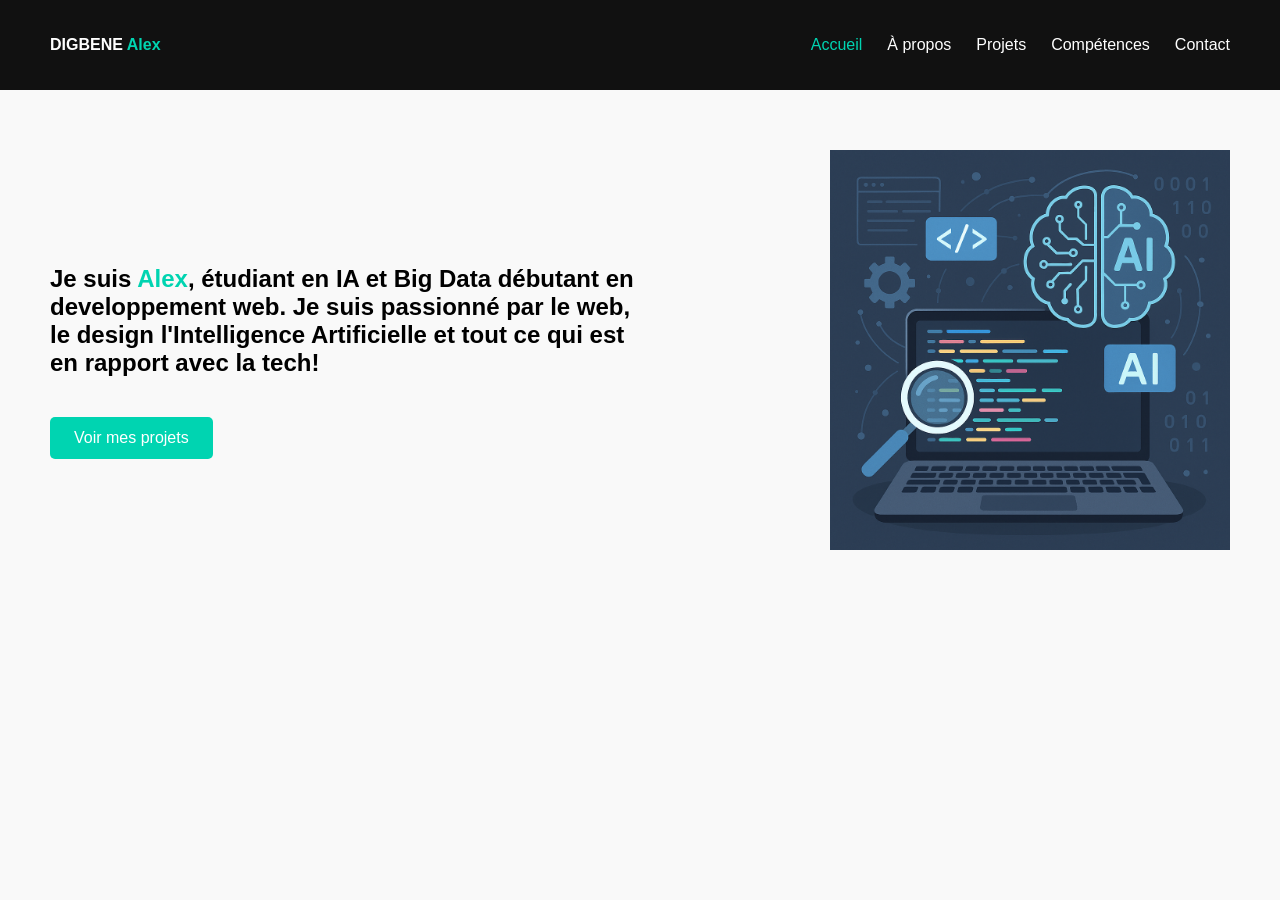
==== index.html @ da17b680 "Add files via upload" ====
<!DOCTYPE html>
<html lang="fr">
<head>
<meta charset="UTF-8">
<meta name="description" content="Portfolio d'Alex, étudiant en IA et Big Data, passionné par le développement web.">    <title>Portfolio d'Alex</title>
<link rel="stylesheet" href="styles.css">

</head>
<body>
<header>
    <div class="logo"><strong>DIGBENE <span>Alex</span></strong></div>
    <nav>
      <ul>
        <li class="logo"><a href="index.html"><span>Accueil</span></a></li>
        <li><a href="a-propos.html">À propos</a></li>
        <li><a href="projets.html">Projets</a></li>
        <li><a href="competences.html">Compétences</a></li>
        <li><a href="contact.html">Contact</a></li>
      </ul>
    </nav>
  </header>

  <section class="hero">
    <div class="text">
      <h1>Je suis <span class="prenom">Alex</span>, étudiant en IA et Big Data débutant en developpement web. Je suis passionné par le web, le design l'Intelligence Artificielle et tout ce qui est en rapport avec la tech!</h1>
      <a href="projets.html" class="btn">Voir mes projets</a>
    </div>
    <div class="image">
      <img src="Ia dew web.png" alt="Développeurs">
    </div>
  </section>

</body>

</html>
---- styles.css ----
body {
  margin: 0;
  font-family: 'Segoe UI', sans-serif;
  background: #f9f9f9;
}

header {
  display: flex;
  justify-content: space-between;
  align-items: center;
  padding: 20px 50px;
  background-color: #111;
  color: white;
}
.logo span {
    color: #00d4b1;
}

nav ul {
  list-style: none;
  display: flex;
  gap: 25px;
}

nav a {
  color: white;
  text-decoration: none;
}

.hero {
  display: flex;
  justify-content: space-between;
  align-items: center;
  padding: 60px 50px;
}

.hero .text {
  max-width: 50%;
}

.prenom {
  color: #00d4b1;
}
html {
  overflow-y: scroll;
}

.btn {
  display: inline-block;
  margin-top: 20px;
  padding: 12px 24px;
  background: #00d4b1;
  color: white;
  border-radius: 5px;
  text-decoration: none;
}

.hero .image img {
  width: 400px;
}
#apropos {
    text-align: center;    
    margin-top: 50px;        
    font-size: 2em;  
    font-weight: bold;
}
.cv-container {
  text-align: center;
  margin: 40px auto 80px; /* Haut : 40px / Bas : 80px */
}

.section-droite {
  display: flex;
  flex-wrap: nowrap;           /* Empêche les éléments de passer à la ligne */
  justify-content: space-between;
  align-items: center;
  padding: 20px;
  gap: 30px;                    /* Espacement entre texte et image */
}

.photo-profil {
  flex-shrink: 0;              /* Empêche l’image de rétrécir */
  width: 200px;
  height: 200px;
  border-radius: 15px;
  padding: 5px;
  background: linear-gradient(45deg, #00bcd4, #3f51b5);
  box-shadow: 0 4px 10px rgba(0, 0, 0, 0.2);
}

.photo-profil img {
  width: 100%;
  height: 100%;
  border-radius: 10px;
  
}
.centrer{
    text-align: center;
    margin-top: 50px;
}
.formulaire-contact {
  max-width: 600px;
  margin: 40px auto;
  padding: 20px;
  background-color: #f5f5f5;
  border-radius: 10px;
  box-shadow: 0 4px 8px rgba(0,0,0,0.1);
}

.formulaire-contact h2 {
  text-align: center;
  margin-bottom: 20px;
}

form label {
  display: block;
  margin-top: 15px;
  font-weight: bold;
}

form input,
form textarea {
  width: 100%;
  padding: 10px;
  margin-top: 5px;
  border: 1px solid #ccc;
  border-radius: 5px;
}

form button {
  margin-top: 20px;
  padding: 10px 20px;
  background-color: #3f51b5;
  color: white;
  border: none;
  border-radius: 5px;
  cursor: pointer;
}
.accroche-contact {
  text-align: center;
  font-size: 1.3em;
  font-weight: 600;
  color: #3f51b5;
  margin: 20px auto;
  padding: 10px 20px;
  max-width: 600px;
  background-color: #e8f0fe;
  border-left: 5px solid #00d4b1;
  border-radius: 8px;
  box-shadow: 0 2px 6px rgba(0,0,0,0.1);
}
.footer {
  background-color: #111;
  color: white;
  text-align: center;
  padding: 30px 20px;
  margin-top: 60px;
  font-size: 0.95em;
}

.reseaux {
  margin-bottom: 15px;
}

.reseaux p {
  font-weight: bold;
  margin-bottom: 10px;
}

.icone {
  margin: 0 15px;
  color: #00d4b1;
  text-decoration: none;
  font-weight: 600;
  transition: color 0.3s;
}

.icone i {
  margin-right: 8px;
}

.icone:hover {
  color: #3f51b5;
}

.signature {
  font-style: italic;
  opacity: 0.7;
}
.competences {
  padding: 50px;
  background-color: #f9f9f9;
}

.grille-competences {
  display: flex;
  justify-content: space-between;
  gap: 40px;
  flex-wrap: wrap;
}

.bloc-skills {
  flex: 1;
  min-width: 280px;
  background-color: #fff;
  padding: 20px;
  border-radius: 10px;
  box-shadow: 0 4px 8px rgba(0,0,0,0.1);
}

.bloc-skills h3 {
  color: #3f51b5;
  margin-bottom: 15px;
  text-align: center;
}

.skill {
  margin-bottom: 15px;
}

.skill label {
  display: block;
  font-weight: bold;
  margin-bottom: 5px;
  color: #111;
}

progress {
  width: 100%;
  height: 15px;
  appearance: none;
}

progress::-webkit-progress-bar {
  background-color: #eee;
  border-radius: 10px;
}

progress::-webkit-progress-value {
  background: linear-gradient(90deg, #00d4b1, #3f51b5);
  border-radius: 10px;
}
.projets {
  padding: 50px;
  background-color: #f9f9f9;
}

.grille-projets {
  display: flex;
  flex-wrap: wrap;
  gap: 30px;
  justify-content: center;
}

.carte-projet {
  background-color: #fff;
  border-radius: 10px;
  box-shadow: 0 4px 8px rgba(0,0,0,0.1);
  padding: 20px;
  max-width: 300px;
  flex: 1;
  text-align: center;
}

.carte-projet h3 {
  color: #3f51b5;
  margin-bottom: 10px;
}

.carte-projet p {
  font-size: 0.95em;
  margin-bottom: 15px;
  color: #333;
}

.carte-projet .btn {
  background-color: #00d4b1;
  color: white;
  padding: 10px 20px;
  border-radius: 5px;
  text-decoration: none;
  font-weight: bold;
  transition: background 0.3s;
}

.carte-projet .btn:hover {
  background-color: #3f51b5;
}
@media screen and (max-width: 768px) {
  .hero {
    flex-direction: column;
    text-align: center;
  }

  .hero .text,
  .hero .image {
    max-width: 100%;
  }

  .grille-projets,
  .grille-competences {
    flex-direction: column;
    align-items: center;
  }
}
.carte-projet:hover {
  transform: translateY(-5px);
  box-shadow: 0 6px 12px rgba(0,0,0,0.15);
  transition: all 0.3s ease;
}
.carte-projet {
  opacity: 0;
  transform: translateY(20px);
  animation: fadeInUp 0.6s ease forwards;
}

@keyframes fadeInUp {
  to {
    opacity: 1;
    transform: translateY(0);
  }
}
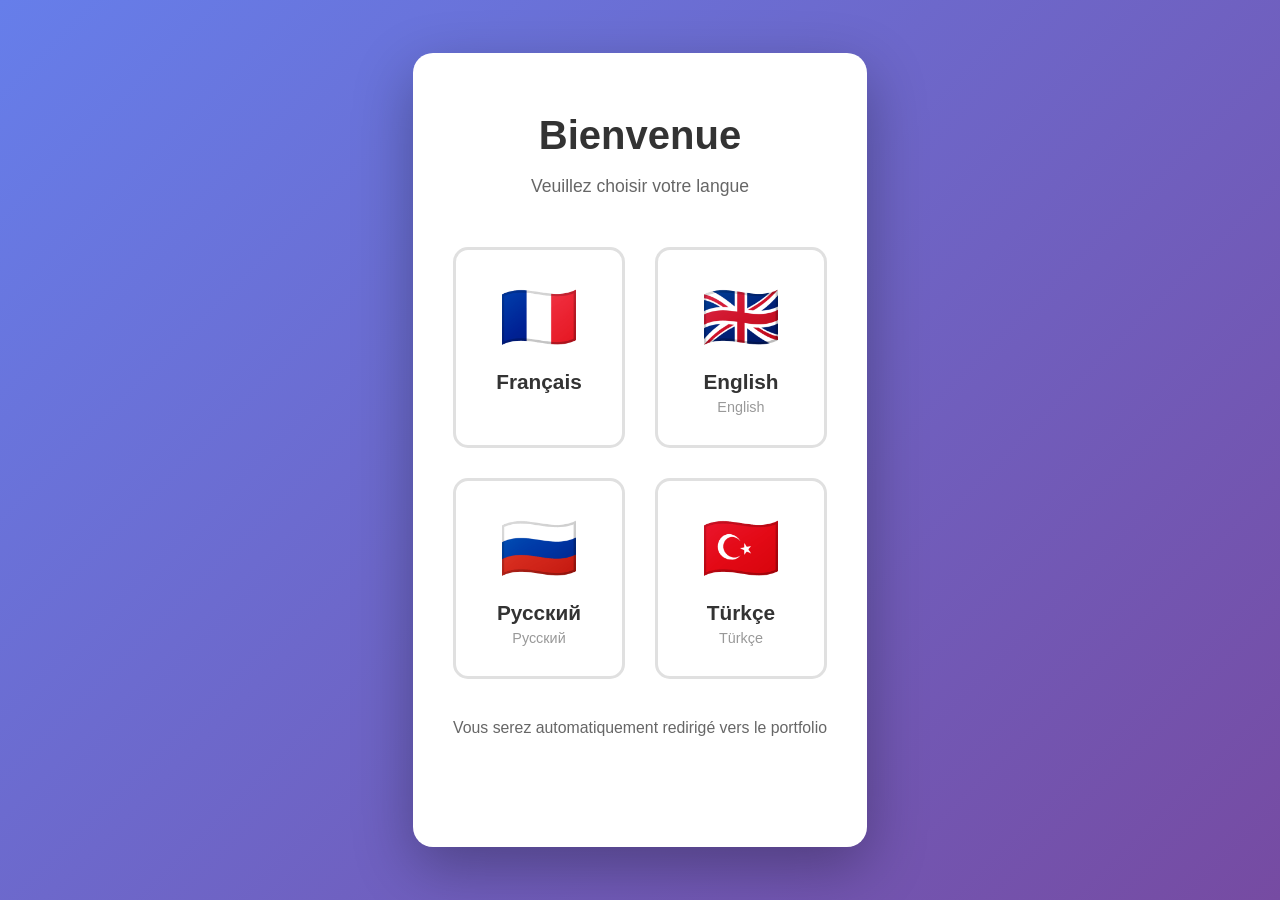
==== commit 51b8ce1b: "Add multilingual translation system with 4 languages (FR, EN, RU, TR) - Implement complete translati" ====
--- a/index.html
+++ b/index.html
@@ -1,41 +1,160 @@
-<!DOCTYPE html>
-<html lang="fr">
-<head>
-<meta charset="UTF-8">
-<meta name="description" content="Portfolio d'Alex, étudiant en IA et Big Data, passionné par le développement web.">    <title>Portfolio d'Alex</title>
-<link rel="stylesheet" href="styles.css">
-
-</head>
-<body>
-<header>
-    <div class="logo"><strong>DIGBENE <span>Alex</span></strong></div>
-    <nav>
-      <ul>
-        <li class="logo"><a href="index.html"><span>Accueil</span></a></li>
-        <li><a href="a-propos.html">À propos</a></li>
-        <li><a href="projets.html">Projets</a></li>
-        <li><a href="competences.html">Compétences</a></li>
-        <li><a href="contact.html">Contact</a></li>
-      </ul>
-    </nav>
-  </header>
-
-  <section class="hero">
-    <div class="text">
-      <h1>Je suis <span class="prenom">Alex</span>, étudiant en IA et Big Data débutant en developpement web. Je suis passionné par le web, le design l'Intelligence Artificielle et tout ce qui est en rapport avec la tech!</h1>
-      <a href="projets.html" class="btn">Voir mes projets</a>
-    </div>
-    <div class="image">
-      <img src="Ia dew web.png" alt="Développeurs">
-    </div>
-  </section>
-
-</body>
-
-</html>
-
-
-
-
-
-
+<!DOCTYPE html>
+<html lang="fr">
+<head>
+    <meta charset="UTF-8">
+    <meta name="viewport" content="width=device-width, initial-scale=1.0">
+    <meta name="description" content="Portfolio d'Alex, étudiant en IA et Big Data, passionné par le développement web.">
+    <title>Choix de la langue - Portfolio d'Alex</title>
+    <link rel="stylesheet" href="styles.css">
+    <style>
+        .language-selector-page {
+            display: flex;
+            justify-content: center;
+            align-items: center;
+            min-height: 100vh;
+            background: linear-gradient(135deg, #667eea 0%, #764ba2 100%);
+            font-family: 'Segoe UI', sans-serif;
+        }
+
+        .language-container {
+            background: white;
+            padding: 60px 40px;
+            border-radius: 20px;
+            box-shadow: 0 20px 60px rgba(0, 0, 0, 0.3);
+            text-align: center;
+            max-width: 600px;
+        }
+
+        .language-container h1 {
+            margin: 0 0 10px 0;
+            color: #333;
+            font-size: 2.5em;
+        }
+
+        .language-container p {
+            color: #666;
+            font-size: 1.1em;
+            margin-bottom: 50px;
+        }
+
+        .language-options {
+            display: grid;
+            grid-template-columns: repeat(2, 1fr);
+            gap: 30px;
+            margin-bottom: 30px;
+        }
+
+        .language-option {
+            display: flex;
+            flex-direction: column;
+            align-items: center;
+            padding: 30px;
+            border: 3px solid #e0e0e0;
+            border-radius: 15px;
+            cursor: pointer;
+            transition: all 0.3s ease;
+            text-decoration: none;
+            color: #333;
+        }
+
+        .language-option:hover {
+            border-color: #00d4b1;
+            background-color: #f5f5f5;
+            transform: translateY(-5px);
+            box-shadow: 0 10px 30px rgba(0, 212, 177, 0.2);
+        }
+
+        .language-flag {
+            font-size: 4em;
+            margin-bottom: 15px;
+        }
+
+        .language-name {
+            font-size: 1.3em;
+            font-weight: bold;
+            color: #333;
+        }
+
+        .language-native {
+            font-size: 0.9em;
+            color: #999;
+            margin-top: 5px;
+        }
+
+        .language-continue {
+            text-align: center;
+            color: #999;
+            font-size: 0.9em;
+            margin-top: 40px;
+        }
+
+        @media (max-width: 768px) {
+            .language-options {
+                grid-template-columns: 1fr;
+            }
+
+            .language-container {
+                padding: 40px 20px;
+            }
+
+            .language-container h1 {
+                font-size: 1.8em;
+            }
+        }
+    </style>
+</head>
+<body>
+    <div class="language-selector-page">
+        <div class="language-container">
+            <h1>Bienvenue</h1>
+            <p>Veuillez choisir votre langue</p>
+
+            <div class="language-options">
+                <a href="#" class="language-option" data-lang="fr">
+                    <div class="language-flag">🇫🇷</div>
+                    <div class="language-name">Français</div>
+                </a>
+
+                <a href="#" class="language-option" data-lang="en">
+                    <div class="language-flag">🇬🇧</div>
+                    <div class="language-name">English</div>
+                    <div class="language-native">English</div>
+                </a>
+
+                <a href="#" class="language-option" data-lang="ru">
+                    <div class="language-flag">🇷🇺</div>
+                    <div class="language-name">Русский</div>
+                    <div class="language-native">Русский</div>
+                </a>
+
+                <a href="#" class="language-option" data-lang="tr">
+                    <div class="language-flag">🇹🇷</div>
+                    <div class="language-name">Türkçe</div>
+                    <div class="language-native">Türkçe</div>
+                </a>
+            </div>
+
+            <div class="language-continue">
+                <p>Vous serez automatiquement redirigé vers le portfolio</p>
+            </div>
+        </div>
+    </div>
+
+    <script>
+        // Si une langue est déjà sélectionnée, rediriger vers l'accueil
+        if (localStorage.getItem('language')) {
+            window.location.href = 'home.html';
+        }
+
+        // Gestionnaire simple pour la page de sélection de langue
+        document.querySelectorAll('[data-lang]').forEach(option => {
+            option.addEventListener('click', (e) => {
+                e.preventDefault();
+                const lang = option.getAttribute('data-lang');
+                localStorage.setItem('language', lang);
+                window.location.href = 'home.html';
+            });
+        });
+    </script>
+</body>
+</html>
--- a/styles.css
+++ b/styles.css
@@ -1,322 +1,521 @@
-body {
-  margin: 0;
-  font-family: 'Segoe UI', sans-serif;
-  background: #f9f9f9;
-}
-
-header {
-  display: flex;
-  justify-content: space-between;
-  align-items: center;
-  padding: 20px 50px;
-  background-color: #111;
-  color: white;
-}
-.logo span {
-    color: #00d4b1;
-}
-
-nav ul {
-  list-style: none;
-  display: flex;
-  gap: 25px;
-}
-
-nav a {
-  color: white;
-  text-decoration: none;
-}
-
-.hero {
-  display: flex;
-  justify-content: space-between;
-  align-items: center;
-  padding: 60px 50px;
-}
-
-.hero .text {
-  max-width: 50%;
-}
-
-.prenom {
-  color: #00d4b1;
-}
-html {
-  overflow-y: scroll;
-}
-
-.btn {
-  display: inline-block;
-  margin-top: 20px;
-  padding: 12px 24px;
-  background: #00d4b1;
-  color: white;
-  border-radius: 5px;
-  text-decoration: none;
-}
-
-.hero .image img {
-  width: 400px;
-}
-#apropos {
-    text-align: center;    
-    margin-top: 50px;        
-    font-size: 2em;  
-    font-weight: bold;
-}
-.cv-container {
-  text-align: center;
-  margin: 40px auto 80px; /* Haut : 40px / Bas : 80px */
-}
-
-.section-droite {
-  display: flex;
-  flex-wrap: nowrap;           /* Empêche les éléments de passer à la ligne */
-  justify-content: space-between;
-  align-items: center;
-  padding: 20px;
-  gap: 30px;                    /* Espacement entre texte et image */
-}
-
-.photo-profil {
-  flex-shrink: 0;              /* Empêche l’image de rétrécir */
-  width: 200px;
-  height: 200px;
-  border-radius: 15px;
-  padding: 5px;
-  background: linear-gradient(45deg, #00bcd4, #3f51b5);
-  box-shadow: 0 4px 10px rgba(0, 0, 0, 0.2);
-}
-
-.photo-profil img {
-  width: 100%;
-  height: 100%;
-  border-radius: 10px;
-  
-}
-.centrer{
-    text-align: center;
-    margin-top: 50px;
-}
-.formulaire-contact {
-  max-width: 600px;
-  margin: 40px auto;
-  padding: 20px;
-  background-color: #f5f5f5;
-  border-radius: 10px;
-  box-shadow: 0 4px 8px rgba(0,0,0,0.1);
-}
-
-.formulaire-contact h2 {
-  text-align: center;
-  margin-bottom: 20px;
-}
-
-form label {
-  display: block;
-  margin-top: 15px;
-  font-weight: bold;
-}
-
-form input,
-form textarea {
-  width: 100%;
-  padding: 10px;
-  margin-top: 5px;
-  border: 1px solid #ccc;
-  border-radius: 5px;
-}
-
-form button {
-  margin-top: 20px;
-  padding: 10px 20px;
-  background-color: #3f51b5;
-  color: white;
-  border: none;
-  border-radius: 5px;
-  cursor: pointer;
-}
-.accroche-contact {
-  text-align: center;
-  font-size: 1.3em;
-  font-weight: 600;
-  color: #3f51b5;
-  margin: 20px auto;
-  padding: 10px 20px;
-  max-width: 600px;
-  background-color: #e8f0fe;
-  border-left: 5px solid #00d4b1;
-  border-radius: 8px;
-  box-shadow: 0 2px 6px rgba(0,0,0,0.1);
-}
-.footer {
-  background-color: #111;
-  color: white;
-  text-align: center;
-  padding: 30px 20px;
-  margin-top: 60px;
-  font-size: 0.95em;
-}
-
-.reseaux {
-  margin-bottom: 15px;
-}
-
-.reseaux p {
-  font-weight: bold;
-  margin-bottom: 10px;
-}
-
-.icone {
-  margin: 0 15px;
-  color: #00d4b1;
-  text-decoration: none;
-  font-weight: 600;
-  transition: color 0.3s;
-}
-
-.icone i {
-  margin-right: 8px;
-}
-
-.icone:hover {
-  color: #3f51b5;
-}
-
-.signature {
-  font-style: italic;
-  opacity: 0.7;
-}
-.competences {
-  padding: 50px;
-  background-color: #f9f9f9;
-}
-
-.grille-competences {
-  display: flex;
-  justify-content: space-between;
-  gap: 40px;
-  flex-wrap: wrap;
-}
-
-.bloc-skills {
-  flex: 1;
-  min-width: 280px;
-  background-color: #fff;
-  padding: 20px;
-  border-radius: 10px;
-  box-shadow: 0 4px 8px rgba(0,0,0,0.1);
-}
-
-.bloc-skills h3 {
-  color: #3f51b5;
-  margin-bottom: 15px;
-  text-align: center;
-}
-
-.skill {
-  margin-bottom: 15px;
-}
-
-.skill label {
-  display: block;
-  font-weight: bold;
-  margin-bottom: 5px;
-  color: #111;
-}
-
-progress {
-  width: 100%;
-  height: 15px;
-  appearance: none;
-}
-
-progress::-webkit-progress-bar {
-  background-color: #eee;
-  border-radius: 10px;
-}
-
-progress::-webkit-progress-value {
-  background: linear-gradient(90deg, #00d4b1, #3f51b5);
-  border-radius: 10px;
-}
-.projets {
-  padding: 50px;
-  background-color: #f9f9f9;
-}
-
-.grille-projets {
-  display: flex;
-  flex-wrap: wrap;
-  gap: 30px;
-  justify-content: center;
-}
-
-.carte-projet {
-  background-color: #fff;
-  border-radius: 10px;
-  box-shadow: 0 4px 8px rgba(0,0,0,0.1);
-  padding: 20px;
-  max-width: 300px;
-  flex: 1;
-  text-align: center;
-}
-
-.carte-projet h3 {
-  color: #3f51b5;
-  margin-bottom: 10px;
-}
-
-.carte-projet p {
-  font-size: 0.95em;
-  margin-bottom: 15px;
-  color: #333;
-}
-
-.carte-projet .btn {
-  background-color: #00d4b1;
-  color: white;
-  padding: 10px 20px;
-  border-radius: 5px;
-  text-decoration: none;
-  font-weight: bold;
-  transition: background 0.3s;
-}
-
-.carte-projet .btn:hover {
-  background-color: #3f51b5;
-}
-@media screen and (max-width: 768px) {
-  .hero {
-    flex-direction: column;
-    text-align: center;
-  }
-
-  .hero .text,
-  .hero .image {
-    max-width: 100%;
-  }
-
-  .grille-projets,
-  .grille-competences {
-    flex-direction: column;
-    align-items: center;
-  }
-}
-.carte-projet:hover {
-  transform: translateY(-5px);
-  box-shadow: 0 6px 12px rgba(0,0,0,0.15);
-  transition: all 0.3s ease;
-}
-.carte-projet {
-  opacity: 0;
-  transform: translateY(20px);
-  animation: fadeInUp 0.6s ease forwards;
-}
-
-@keyframes fadeInUp {
-  to {
-    opacity: 1;
-    transform: translateY(0);
-  }
-}
+body {
+  margin: 0;
+  font-family: 'Segoe UI', sans-serif;
+  background: #f9f9f9;
+}
+
+header {
+  display: flex;
+  justify-content: space-between;
+  align-items: center;
+  padding: 20px 50px;
+  background-color: #111;
+  color: white;
+}
+.logo span {
+    color: #00d4b1;
+}
+
+nav ul {
+  list-style: none;
+  display: flex;
+  gap: 25px;
+}
+
+nav a {
+  color: white;
+  text-decoration: none;
+}
+
+.hero {
+  display: flex;
+  justify-content: space-between;
+  align-items: center;
+  padding: 60px 50px;
+}
+
+.hero .text {
+  max-width: 50%;
+}
+
+.prenom {
+  color: #00d4b1;
+}
+html {
+  overflow-y: scroll;
+}
+
+.btn {
+  display: inline-block;
+  margin-top: 20px;
+  padding: 12px 24px;
+  background: #00d4b1;
+  color: white;
+  border-radius: 5px;
+  text-decoration: none;
+}
+
+.hero .image img {
+  width: 400px;
+}
+#apropos {
+    text-align: center;    
+    margin-top: 50px;        
+    font-size: 2em;  
+    font-weight: bold;
+}
+.cv-container {
+  text-align: center;
+  margin: 40px auto 80px; /* Haut : 40px / Bas : 80px */
+}
+
+.section-droite {
+  display: flex;
+  flex-wrap: nowrap;           /* Empêche les éléments de passer à la ligne */
+  justify-content: space-between;
+  align-items: center;
+  padding: 20px;
+  gap: 30px;                    /* Espacement entre texte et image */
+}
+
+.photo-profil {
+  flex-shrink: 0;              /* Empêche l’image de rétrécir */
+  width: 200px;
+  height: 200px;
+  border-radius: 15px;
+  padding: 5px;
+  background: linear-gradient(45deg, #00bcd4, #3f51b5);
+  box-shadow: 0 4px 10px rgba(0, 0, 0, 0.2);
+}
+
+.photo-profil img {
+  width: 100%;
+  height: 100%;
+  border-radius: 10px;
+  
+}
+.centrer{
+    text-align: center;
+    margin-top: 50px;
+}
+.formulaire-contact {
+  max-width: 600px;
+  margin: 40px auto;
+  padding: 20px;
+  background-color: #f5f5f5;
+  border-radius: 10px;
+  box-shadow: 0 4px 8px rgba(0,0,0,0.1);
+}
+
+.formulaire-contact h2 {
+  text-align: center;
+  margin-bottom: 20px;
+}
+
+form label {
+  display: block;
+  margin-top: 15px;
+  font-weight: bold;
+}
+
+form input,
+form textarea {
+  width: 100%;
+  padding: 10px;
+  margin-top: 5px;
+  border: 1px solid #ccc;
+  border-radius: 5px;
+}
+
+form button {
+  margin-top: 20px;
+  padding: 10px 20px;
+  background-color: #3f51b5;
+  color: white;
+  border: none;
+  border-radius: 5px;
+  cursor: pointer;
+}
+.accroche-contact {
+  text-align: center;
+  font-size: 1.3em;
+  font-weight: 600;
+  color: #3f51b5;
+  margin: 20px auto;
+  padding: 10px 20px;
+  max-width: 600px;
+  background-color: #e8f0fe;
+  border-left: 5px solid #00d4b1;
+  border-radius: 8px;
+  box-shadow: 0 2px 6px rgba(0,0,0,0.1);
+}
+
+/* Styles pour les compétences */
+.competences {
+  padding: 50px 20px;
+  max-width: 1200px;
+  margin: 0 auto;
+}
+
+.grille-competences {
+  display: grid;
+  grid-template-columns: repeat(auto-fit, minmax(300px, 1fr));
+  gap: 30px;
+  margin-top: 30px;
+}
+
+.bloc-skills {
+  background: white;
+  padding: 25px;
+  border-radius: 10px;
+  box-shadow: 0 4px 15px rgba(0, 0, 0, 0.1);
+  transition: transform 0.3s ease;
+}
+
+.bloc-skills:hover {
+  transform: translateY(-5px);
+}
+
+.bloc-skills h3 {
+  color: #333;
+  margin-bottom: 20px;
+  font-size: 1.4em;
+  text-align: center;
+}
+
+.skill {
+  margin-bottom: 15px;
+}
+
+.skill label {
+  display: block;
+  margin-bottom: 5px;
+  font-weight: 500;
+  color: #555;
+}
+
+.skill progress {
+  width: 100%;
+  height: 8px;
+  border-radius: 4px;
+  background-color: #e0e0e0;
+}
+
+.skill progress::-webkit-progress-bar {
+  background-color: #e0e0e0;
+  border-radius: 4px;
+}
+
+.skill progress::-webkit-progress-value {
+  background-color: #00d4b1;
+  border-radius: 4px;
+}
+
+.skill progress::-moz-progress-bar {
+  background-color: #00d4b1;
+  border-radius: 4px;
+}
+
+/* Styles pour la section À propos */
+.about-section {
+  padding: 50px 20px;
+  max-width: 1000px;
+  margin: 0 auto;
+}
+
+.about-section h2 {
+  color: #333;
+  font-size: 1.8em;
+  margin-bottom: 30px;
+  text-align: center;
+}
+
+.about-content {
+  display: grid;
+  gap: 20px;
+}
+
+.about-item {
+  background: white;
+  padding: 20px;
+  border-radius: 10px;
+  box-shadow: 0 4px 15px rgba(0, 0, 0, 0.1);
+}
+
+.about-item h3 {
+  color: #00d4b1;
+  margin-bottom: 10px;
+}
+
+.about-item p {
+  color: #555;
+  line-height: 1.6;
+}
+
+/* Styles pour le footer */
+.footer {
+  background-color: #111;
+  color: white;
+  padding: 40px 20px;
+  text-align: center;
+  margin-top: 50px;
+}
+
+.reseaux {
+  max-width: 600px;
+  margin: 0 auto;
+}
+
+.reseaux p {
+  margin-bottom: 20px;
+  font-size: 1.1em;
+}
+
+.icone {
+  display: inline-block;
+  margin: 0 15px;
+  color: white;
+  text-decoration: none;
+  font-size: 1.5em;
+  transition: color 0.3s ease;
+}
+
+.icone:hover {
+  color: #00d4b1;
+}
+
+/* Styles pour le sélecteur de langue */
+.language-selector select {
+  background-color: #333;
+  color: white;
+  border: 1px solid #555;
+  padding: 8px 12px;
+  border-radius: 5px;
+  font-size: 14px;
+  cursor: pointer;
+}
+
+.language-selector select:focus {
+  outline: none;
+  border-color: #00d4b1;
+}
+
+/* Responsive */
+@media (max-width: 768px) {
+  header {
+    padding: 15px 20px;
+    flex-direction: column;
+    gap: 15px;
+  }
+
+  nav ul {
+    flex-wrap: wrap;
+    justify-content: center;
+    gap: 15px;
+  }
+
+  .hero {
+    flex-direction: column;
+    text-align: center;
+    padding: 40px 20px;
+  }
+
+  .hero .text {
+    max-width: 100%;
+  }
+
+  .hero .image img {
+    width: 300px;
+    margin-top: 30px;
+  }
+
+  .section-droite {
+    flex-direction: column;
+    text-align: center;
+  }
+
+  .grille-competences {
+    grid-template-columns: 1fr;
+  }
+
+  .reseaux {
+    display: flex;
+    flex-direction: column;
+    gap: 15px;
+  }
+
+  .icone {
+    margin: 0;
+  }
+}
+.footer {
+  background-color: #111;
+  color: white;
+  text-align: center;
+  padding: 30px 20px;
+  margin-top: 60px;
+  font-size: 0.95em;
+}
+
+.reseaux {
+  margin-bottom: 15px;
+}
+
+.reseaux p {
+  font-weight: bold;
+  margin-bottom: 10px;
+}
+
+.icone {
+  margin: 0 15px;
+  color: #00d4b1;
+  text-decoration: none;
+  font-weight: 600;
+  transition: color 0.3s;
+}
+
+.icone i {
+  margin-right: 8px;
+}
+
+.icone:hover {
+  color: #3f51b5;
+}
+
+.signature {
+  font-style: italic;
+  opacity: 0.7;
+}
+.competences {
+  padding: 50px;
+  background-color: #f9f9f9;
+}
+
+.grille-competences {
+  display: flex;
+  justify-content: space-between;
+  gap: 40px;
+  flex-wrap: wrap;
+}
+
+.bloc-skills {
+  flex: 1;
+  min-width: 280px;
+  background-color: #fff;
+  padding: 20px;
+  border-radius: 10px;
+  box-shadow: 0 4px 8px rgba(0,0,0,0.1);
+}
+
+.bloc-skills h3 {
+  color: #3f51b5;
+  margin-bottom: 15px;
+  text-align: center;
+}
+
+.skill {
+  margin-bottom: 15px;
+}
+
+.skill label {
+  display: block;
+  font-weight: bold;
+  margin-bottom: 5px;
+  color: #111;
+}
+
+progress {
+  width: 100%;
+  height: 15px;
+  appearance: none;
+}
+
+progress::-webkit-progress-bar {
+  background-color: #eee;
+  border-radius: 10px;
+}
+
+progress::-webkit-progress-value {
+  background: linear-gradient(90deg, #00d4b1, #3f51b5);
+  border-radius: 10px;
+}
+.projets {
+  padding: 50px;
+  background-color: #f9f9f9;
+}
+
+.grille-projets {
+  display: flex;
+  flex-wrap: wrap;
+  gap: 30px;
+  justify-content: center;
+}
+
+.carte-projet {
+  background-color: #fff;
+  border-radius: 10px;
+  box-shadow: 0 4px 8px rgba(0,0,0,0.1);
+  padding: 20px;
+  max-width: 300px;
+  flex: 1;
+  text-align: center;
+}
+
+.carte-projet h3 {
+  color: #3f51b5;
+  margin-bottom: 10px;
+}
+
+.carte-projet p {
+  font-size: 0.95em;
+  margin-bottom: 15px;
+  color: #333;
+}
+
+.carte-projet .btn {
+  background-color: #00d4b1;
+  color: white;
+  padding: 10px 20px;
+  border-radius: 5px;
+  text-decoration: none;
+  font-weight: bold;
+  transition: background 0.3s;
+}
+
+.carte-projet .btn:hover {
+  background-color: #3f51b5;
+}
+@media screen and (max-width: 768px) {
+  .hero {
+    flex-direction: column;
+    text-align: center;
+  }
+
+  .hero .text,
+  .hero .image {
+    max-width: 100%;
+  }
+
+  .grille-projets,
+  .grille-competences {
+    flex-direction: column;
+    align-items: center;
+  }
+}
+.carte-projet:hover {
+  transform: translateY(-5px);
+  box-shadow: 0 6px 12px rgba(0,0,0,0.15);
+  transition: all 0.3s ease;
+}
+.carte-projet {
+  opacity: 0;
+  transform: translateY(20px);
+  animation: fadeInUp 0.6s ease forwards;
+}
+
+@keyframes fadeInUp {
+  to {
+    opacity: 1;
+    transform: translateY(0);
+  }
+}
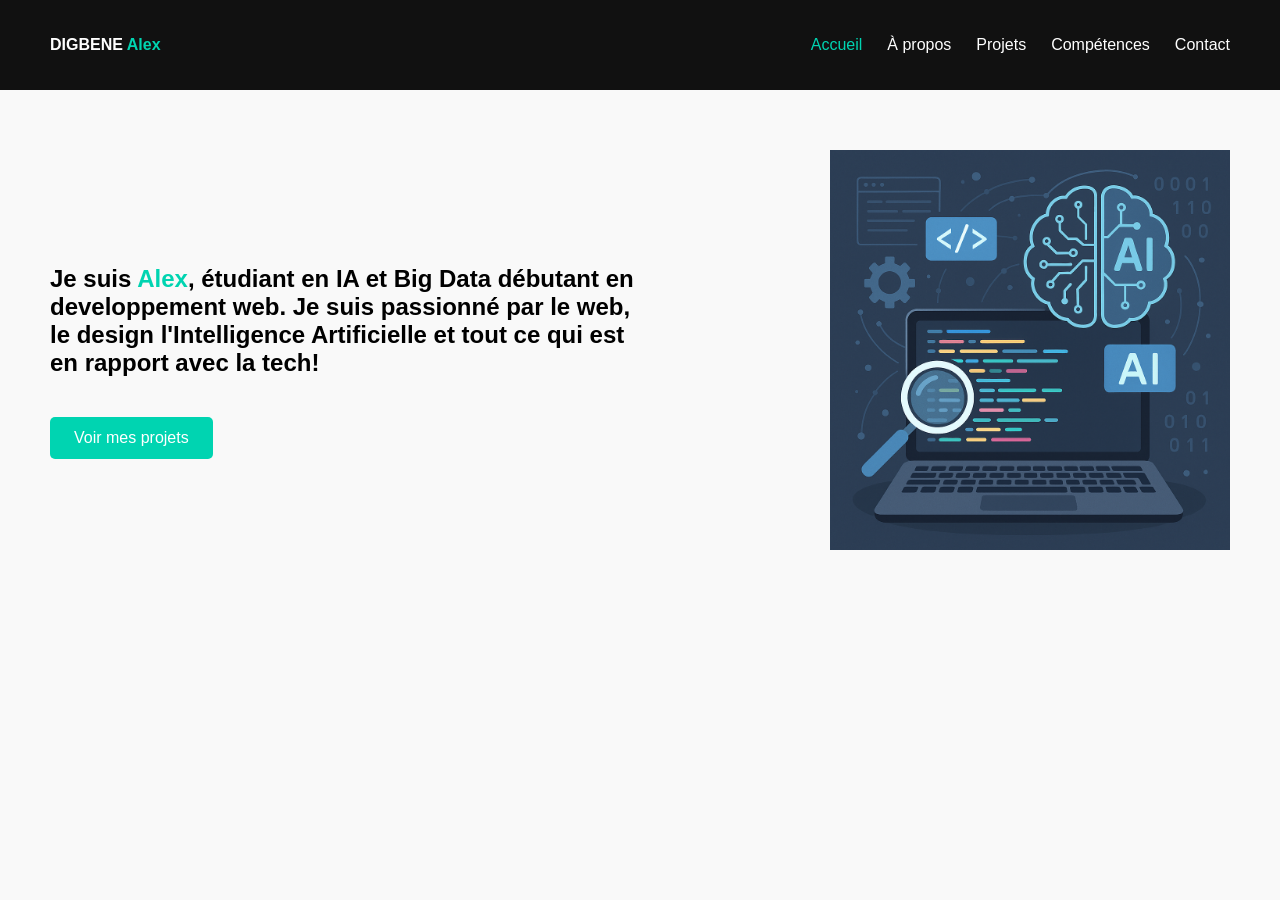
==== commit 726113ee: "Merge remote changes and resolve conflicts - Resolved merge conflicts by keeping local versions - Ma" ====
--- a/index.html
+++ b/index.html
@@ -1,160 +1,41 @@
 <!DOCTYPE html>
 <html lang="fr">
 <head>
-    <meta charset="UTF-8">
-    <meta name="viewport" content="width=device-width, initial-scale=1.0">
-    <meta name="description" content="Portfolio d'Alex, étudiant en IA et Big Data, passionné par le développement web.">
-    <title>Choix de la langue - Portfolio d'Alex</title>
-    <link rel="stylesheet" href="styles.css">
-    <style>
-        .language-selector-page {
-            display: flex;
-            justify-content: center;
-            align-items: center;
-            min-height: 100vh;
-            background: linear-gradient(135deg, #667eea 0%, #764ba2 100%);
-            font-family: 'Segoe UI', sans-serif;
-        }
+<meta charset="UTF-8">
+<meta name="description" content="Portfolio d'Alex, étudiant en IA et Big Data, passionné par le développement web.">    <title>Portfolio d'Alex</title>
+<link rel="stylesheet" href="styles.css">
 
-        .language-container {
-            background: white;
-            padding: 60px 40px;
-            border-radius: 20px;
-            box-shadow: 0 20px 60px rgba(0, 0, 0, 0.3);
-            text-align: center;
-            max-width: 600px;
-        }
-
-        .language-container h1 {
-            margin: 0 0 10px 0;
-            color: #333;
-            font-size: 2.5em;
-        }
-
-        .language-container p {
-            color: #666;
-            font-size: 1.1em;
-            margin-bottom: 50px;
-        }
-
-        .language-options {
-            display: grid;
-            grid-template-columns: repeat(2, 1fr);
-            gap: 30px;
-            margin-bottom: 30px;
-        }
-
-        .language-option {
-            display: flex;
-            flex-direction: column;
-            align-items: center;
-            padding: 30px;
-            border: 3px solid #e0e0e0;
-            border-radius: 15px;
-            cursor: pointer;
-            transition: all 0.3s ease;
-            text-decoration: none;
-            color: #333;
-        }
-
-        .language-option:hover {
-            border-color: #00d4b1;
-            background-color: #f5f5f5;
-            transform: translateY(-5px);
-            box-shadow: 0 10px 30px rgba(0, 212, 177, 0.2);
-        }
-
-        .language-flag {
-            font-size: 4em;
-            margin-bottom: 15px;
-        }
-
-        .language-name {
-            font-size: 1.3em;
-            font-weight: bold;
-            color: #333;
-        }
-
-        .language-native {
-            font-size: 0.9em;
-            color: #999;
-            margin-top: 5px;
-        }
-
-        .language-continue {
-            text-align: center;
-            color: #999;
-            font-size: 0.9em;
-            margin-top: 40px;
-        }
-
-        @media (max-width: 768px) {
-            .language-options {
-                grid-template-columns: 1fr;
-            }
-
-            .language-container {
-                padding: 40px 20px;
-            }
-
-            .language-container h1 {
-                font-size: 1.8em;
-            }
-        }
-    </style>
 </head>
 <body>
-    <div class="language-selector-page">
-        <div class="language-container">
-            <h1>Bienvenue</h1>
-            <p>Veuillez choisir votre langue</p>
+<header>
+    <div class="logo"><strong>DIGBENE <span>Alex</span></strong></div>
+    <nav>
+      <ul>
+        <li class="logo"><a href="index.html"><span>Accueil</span></a></li>
+        <li><a href="a-propos.html">À propos</a></li>
+        <li><a href="projets.html">Projets</a></li>
+        <li><a href="competences.html">Compétences</a></li>
+        <li><a href="contact.html">Contact</a></li>
+      </ul>
+    </nav>
+  </header>
 
-            <div class="language-options">
-                <a href="#" class="language-option" data-lang="fr">
-                    <div class="language-flag">🇫🇷</div>
-                    <div class="language-name">Français</div>
-                </a>
+  <section class="hero">
+    <div class="text">
+      <h1>Je suis <span class="prenom">Alex</span>, étudiant en IA et Big Data débutant en developpement web. Je suis passionné par le web, le design l'Intelligence Artificielle et tout ce qui est en rapport avec la tech!</h1>
+      <a href="projets.html" class="btn">Voir mes projets</a>
+    </div>
+    <div class="image">
+      <img src="Ia dew web.png" alt="Développeurs">
+    </div>
+  </section>
 
-                <a href="#" class="language-option" data-lang="en">
-                    <div class="language-flag">🇬🇧</div>
-                    <div class="language-name">English</div>
-                    <div class="language-native">English</div>
-                </a>
+</body>
 
-                <a href="#" class="language-option" data-lang="ru">
-                    <div class="language-flag">🇷🇺</div>
-                    <div class="language-name">Русский</div>
-                    <div class="language-native">Русский</div>
-                </a>
+</html>
 
-                <a href="#" class="language-option" data-lang="tr">
-                    <div class="language-flag">🇹🇷</div>
-                    <div class="language-name">Türkçe</div>
-                    <div class="language-native">Türkçe</div>
-                </a>
-            </div>
 
-            <div class="language-continue">
-                <p>Vous serez automatiquement redirigé vers le portfolio</p>
-            </div>
-        </div>
-    </div>
 
-    <script>
-        // Si une langue est déjà sélectionnée, rediriger vers l'accueil
-        if (localStorage.getItem('language')) {
-            window.location.href = 'home.html';
-        }
 
-        // Gestionnaire simple pour la page de sélection de langue
-        document.querySelectorAll('[data-lang]').forEach(option => {
-            option.addEventListener('click', (e) => {
-                e.preventDefault();
-                const lang = option.getAttribute('data-lang');
-                localStorage.setItem('language', lang);
-                window.location.href = 'home.html';
-            });
-        });
-    </script>
-</body>
-</html>
+
+
--- a/styles.css
+++ b/styles.css
@@ -149,205 +149,6 @@
   border-radius: 8px;
   box-shadow: 0 2px 6px rgba(0,0,0,0.1);
 }
-
-/* Styles pour les compétences */
-.competences {
-  padding: 50px 20px;
-  max-width: 1200px;
-  margin: 0 auto;
-}
-
-.grille-competences {
-  display: grid;
-  grid-template-columns: repeat(auto-fit, minmax(300px, 1fr));
-  gap: 30px;
-  margin-top: 30px;
-}
-
-.bloc-skills {
-  background: white;
-  padding: 25px;
-  border-radius: 10px;
-  box-shadow: 0 4px 15px rgba(0, 0, 0, 0.1);
-  transition: transform 0.3s ease;
-}
-
-.bloc-skills:hover {
-  transform: translateY(-5px);
-}
-
-.bloc-skills h3 {
-  color: #333;
-  margin-bottom: 20px;
-  font-size: 1.4em;
-  text-align: center;
-}
-
-.skill {
-  margin-bottom: 15px;
-}
-
-.skill label {
-  display: block;
-  margin-bottom: 5px;
-  font-weight: 500;
-  color: #555;
-}
-
-.skill progress {
-  width: 100%;
-  height: 8px;
-  border-radius: 4px;
-  background-color: #e0e0e0;
-}
-
-.skill progress::-webkit-progress-bar {
-  background-color: #e0e0e0;
-  border-radius: 4px;
-}
-
-.skill progress::-webkit-progress-value {
-  background-color: #00d4b1;
-  border-radius: 4px;
-}
-
-.skill progress::-moz-progress-bar {
-  background-color: #00d4b1;
-  border-radius: 4px;
-}
-
-/* Styles pour la section À propos */
-.about-section {
-  padding: 50px 20px;
-  max-width: 1000px;
-  margin: 0 auto;
-}
-
-.about-section h2 {
-  color: #333;
-  font-size: 1.8em;
-  margin-bottom: 30px;
-  text-align: center;
-}
-
-.about-content {
-  display: grid;
-  gap: 20px;
-}
-
-.about-item {
-  background: white;
-  padding: 20px;
-  border-radius: 10px;
-  box-shadow: 0 4px 15px rgba(0, 0, 0, 0.1);
-}
-
-.about-item h3 {
-  color: #00d4b1;
-  margin-bottom: 10px;
-}
-
-.about-item p {
-  color: #555;
-  line-height: 1.6;
-}
-
-/* Styles pour le footer */
-.footer {
-  background-color: #111;
-  color: white;
-  padding: 40px 20px;
-  text-align: center;
-  margin-top: 50px;
-}
-
-.reseaux {
-  max-width: 600px;
-  margin: 0 auto;
-}
-
-.reseaux p {
-  margin-bottom: 20px;
-  font-size: 1.1em;
-}
-
-.icone {
-  display: inline-block;
-  margin: 0 15px;
-  color: white;
-  text-decoration: none;
-  font-size: 1.5em;
-  transition: color 0.3s ease;
-}
-
-.icone:hover {
-  color: #00d4b1;
-}
-
-/* Styles pour le sélecteur de langue */
-.language-selector select {
-  background-color: #333;
-  color: white;
-  border: 1px solid #555;
-  padding: 8px 12px;
-  border-radius: 5px;
-  font-size: 14px;
-  cursor: pointer;
-}
-
-.language-selector select:focus {
-  outline: none;
-  border-color: #00d4b1;
-}
-
-/* Responsive */
-@media (max-width: 768px) {
-  header {
-    padding: 15px 20px;
-    flex-direction: column;
-    gap: 15px;
-  }
-
-  nav ul {
-    flex-wrap: wrap;
-    justify-content: center;
-    gap: 15px;
-  }
-
-  .hero {
-    flex-direction: column;
-    text-align: center;
-    padding: 40px 20px;
-  }
-
-  .hero .text {
-    max-width: 100%;
-  }
-
-  .hero .image img {
-    width: 300px;
-    margin-top: 30px;
-  }
-
-  .section-droite {
-    flex-direction: column;
-    text-align: center;
-  }
-
-  .grille-competences {
-    grid-template-columns: 1fr;
-  }
-
-  .reseaux {
-    display: flex;
-    flex-direction: column;
-    gap: 15px;
-  }
-
-  .icone {
-    margin: 0;
-  }
-}
 .footer {
   background-color: #111;
   color: white;
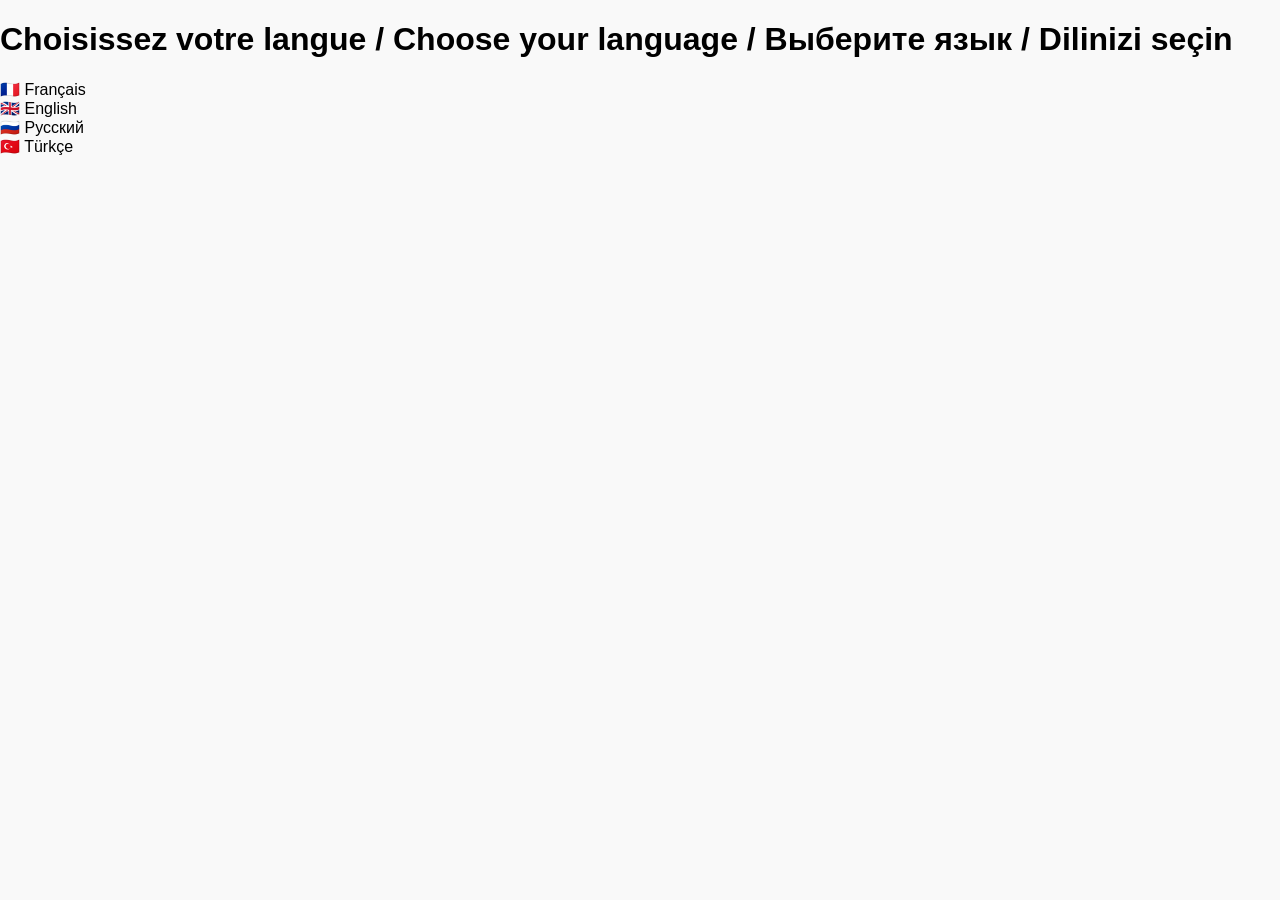
==== commit f78b13c1: "Complete multilingual system update for all HTML files - Updated a-propos.html with full academic an" ====
--- a/index.html
+++ b/index.html
@@ -2,36 +2,46 @@
 <html lang="fr">
 <head>
 <meta charset="UTF-8">
-<meta name="description" content="Portfolio d'Alex, étudiant en IA et Big Data, passionné par le développement web.">    <title>Portfolio d'Alex</title>
+<meta name="description" content="Portfolio d'Alex, étudiant en IA et Big Data, passionné par le développement web.">
+<title>Portfolio d'Alex</title>
 <link rel="stylesheet" href="styles.css">
-
+<script>
+  // Rediriger automatiquement vers home.html si une langue est déjà sélectionnée
+  if (localStorage.getItem('language')) {
+    window.location.href = 'home.html';
+  }
+</script>
 </head>
 <body>
-<header>
-    <div class="logo"><strong>DIGBENE <span>Alex</span></strong></div>
-    <nav>
-      <ul>
-        <li class="logo"><a href="index.html"><span>Accueil</span></a></li>
-        <li><a href="a-propos.html">À propos</a></li>
-        <li><a href="projets.html">Projets</a></li>
-        <li><a href="competences.html">Compétences</a></li>
-        <li><a href="contact.html">Contact</a></li>
-      </ul>
-    </nav>
-  </header>
+  <div class="language-selection">
+    <h1>Choisissez votre langue / Choose your language / Выберите язык / Dilinizi seçin</h1>
+    <div class="language-options">
+      <div class="language-option" onclick="selectLanguage('fr')">
+        <span class="flag">🇫🇷</span>
+        <span class="lang-name">Français</span>
+      </div>
+      <div class="language-option" onclick="selectLanguage('en')">
+        <span class="flag">🇬🇧</span>
+        <span class="lang-name">English</span>
+      </div>
+      <div class="language-option" onclick="selectLanguage('ru')">
+        <span class="flag">🇷🇺</span>
+        <span class="lang-name">Русский</span>
+      </div>
+      <div class="language-option" onclick="selectLanguage('tr')">
+        <span class="flag">🇹🇷</span>
+        <span class="lang-name">Türkçe</span>
+      </div>
+    </div>
+  </div>
 
-  <section class="hero">
-    <div class="text">
-      <h1>Je suis <span class="prenom">Alex</span>, étudiant en IA et Big Data débutant en developpement web. Je suis passionné par le web, le design l'Intelligence Artificielle et tout ce qui est en rapport avec la tech!</h1>
-      <a href="projets.html" class="btn">Voir mes projets</a>
-    </div>
-    <div class="image">
-      <img src="Ia dew web.png" alt="Développeurs">
-    </div>
-  </section>
-
+  <script>
+    function selectLanguage(lang) {
+      localStorage.setItem('language', lang);
+      window.location.href = 'home.html';
+    }
+  </script>
 </body>
-
 </html>
 
 
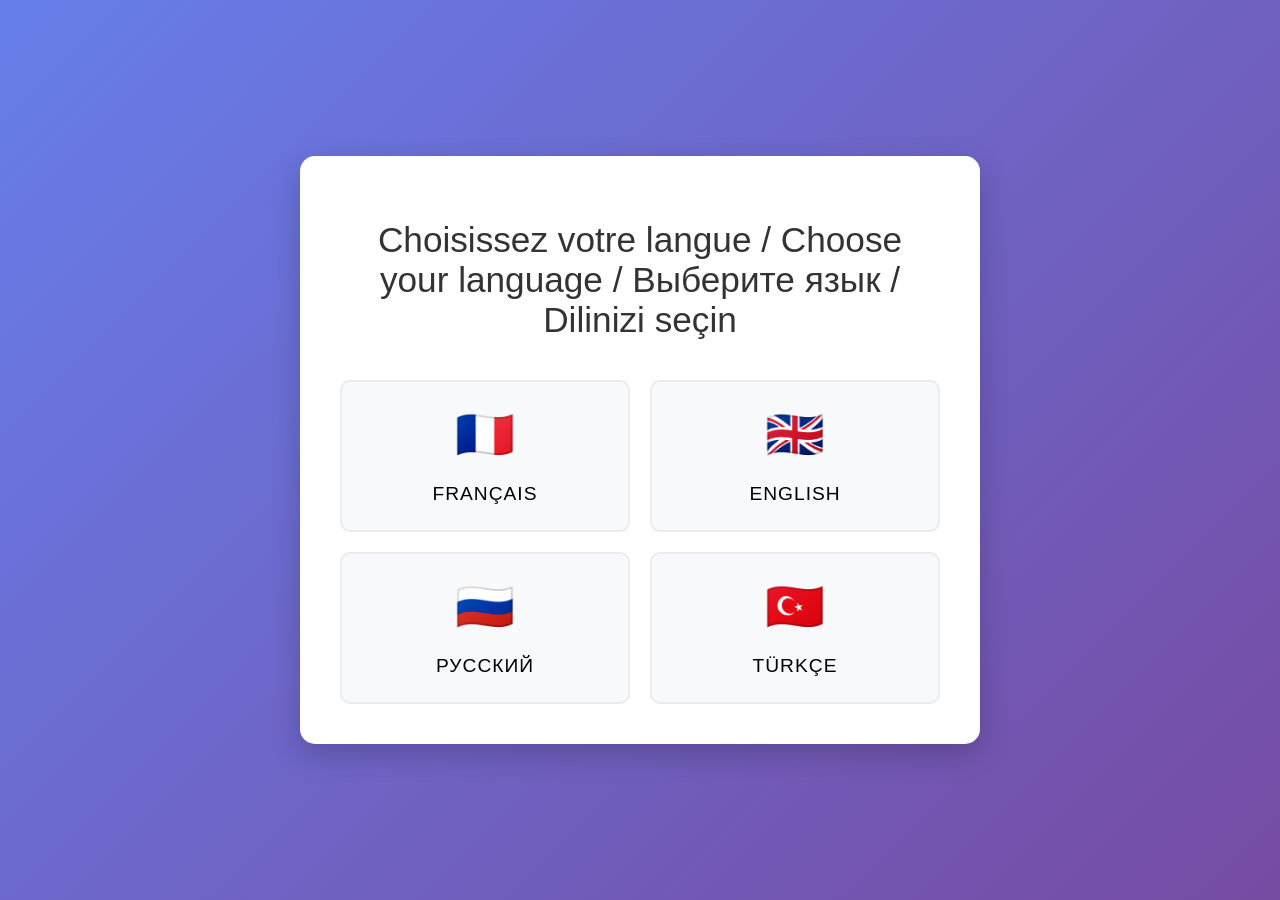
==== commit c28f77f2: "Implement language selection entry page - Transformed index.html into language selection page with f" ====
--- a/index.html
+++ b/index.html
@@ -2,7 +2,8 @@
 <html lang="fr">
 <head>
 <meta charset="UTF-8">
-<meta name="description" content="Portfolio d'Alex, étudiant en IA et Big Data, passionné par le développement web.">
+<meta name="viewport" content="width=device-width, initial-scale=1.0">
+<meta name="description" content="Portfolio d'Alex - Sélection de langue">
 <title>Portfolio d'Alex</title>
 <link rel="stylesheet" href="styles.css">
 <script>
@@ -12,34 +13,38 @@
   }
 </script>
 </head>
-<body>
-  <div class="language-selection">
+<body class="language-selection-page">
+  <div class="language-selection-container">
     <h1>Choisissez votre langue / Choose your language / Выберите язык / Dilinizi seçin</h1>
     <div class="language-options">
-      <div class="language-option" onclick="selectLanguage('fr')">
-        <span class="flag">🇫🇷</span>
-        <span class="lang-name">Français</span>
+      <div class="language-option" data-lang="fr">
+        <div class="flag">🇫🇷</div>
+        <div class="lang-name">Français</div>
       </div>
-      <div class="language-option" onclick="selectLanguage('en')">
-        <span class="flag">🇬🇧</span>
-        <span class="lang-name">English</span>
+      <div class="language-option" data-lang="en">
+        <div class="flag">🇬🇧</div>
+        <div class="lang-name">English</div>
       </div>
-      <div class="language-option" onclick="selectLanguage('ru')">
-        <span class="flag">🇷🇺</span>
-        <span class="lang-name">Русский</span>
+      <div class="language-option" data-lang="ru">
+        <div class="flag">🇷🇺</div>
+        <div class="lang-name">Русский</div>
       </div>
-      <div class="language-option" onclick="selectLanguage('tr')">
-        <span class="flag">🇹🇷</span>
-        <span class="lang-name">Türkçe</span>
+      <div class="language-option" data-lang="tr">
+        <div class="flag">🇹🇷</div>
+        <div class="lang-name">Türkçe</div>
       </div>
     </div>
   </div>
 
   <script>
-    function selectLanguage(lang) {
-      localStorage.setItem('language', lang);
-      window.location.href = 'home.html';
-    }
+    // Gestionnaire de sélection de langue
+    document.querySelectorAll('.language-option').forEach(option => {
+      option.addEventListener('click', function() {
+        const selectedLang = this.getAttribute('data-lang');
+        localStorage.setItem('language', selectedLang);
+        window.location.href = 'home.html';
+      });
+    });
   </script>
 </body>
 </html>
--- a/styles.css
+++ b/styles.css
@@ -320,3 +320,74 @@
     transform: translateY(0);
   }
 }
+
+/* Styles pour la page de sélection de langue */
+.language-selection-page {
+  display: flex;
+  justify-content: center;
+  align-items: center;
+  min-height: 100vh;
+  background: linear-gradient(135deg, #667eea 0%, #764ba2 100%);
+  font-family: 'Segoe UI', sans-serif;
+}
+
+.language-selection-container {
+  text-align: center;
+  background: white;
+  padding: 40px;
+  border-radius: 15px;
+  box-shadow: 0 10px 30px rgba(0,0,0,0.2);
+  max-width: 600px;
+  width: 90%;
+}
+
+.language-selection-container h1 {
+  color: #333;
+  margin-bottom: 40px;
+  font-size: 2.2em;
+  font-weight: 300;
+}
+
+.language-options {
+  display: grid;
+  grid-template-columns: repeat(auto-fit, minmax(200px, 1fr));
+  gap: 20px;
+  margin-top: 30px;
+}
+
+.language-option {
+  background: #f8f9fa;
+  border: 2px solid #e9ecef;
+  border-radius: 10px;
+  padding: 25px 20px;
+  cursor: pointer;
+  transition: all 0.3s ease;
+  display: flex;
+  flex-direction: column;
+  align-items: center;
+  gap: 10px;
+}
+
+.language-option:hover {
+  background: #00d4b1;
+  border-color: #00d4b1;
+  color: white;
+  transform: translateY(-5px);
+  box-shadow: 0 8px 25px rgba(0, 212, 177, 0.3);
+}
+
+.flag {
+  font-size: 3em;
+  margin-bottom: 10px;
+}
+
+.lang-name {
+  font-size: 1.2em;
+  font-weight: 500;
+  text-transform: uppercase;
+  letter-spacing: 1px;
+}
+
+.language-option:hover .lang-name {
+  color: white;
+}
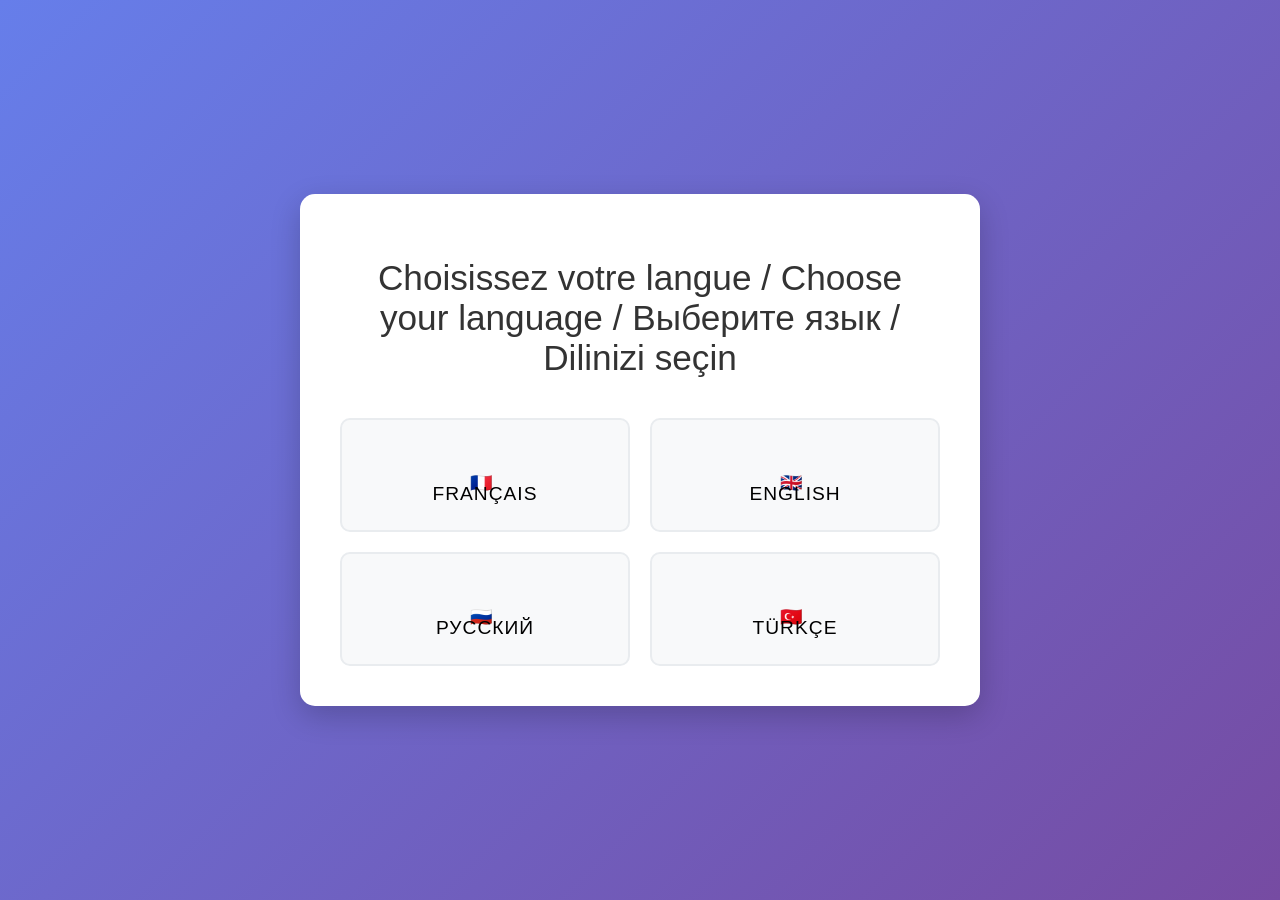
==== commit 3bd7ff3f: "Fix flag emoji compatibility for Microsoft Edge - add CSS classes and SVG fallbacks" ====
--- a/index.html
+++ b/index.html
@@ -18,19 +18,19 @@
     <h1>Choisissez votre langue / Choose your language / Выберите язык / Dilinizi seçin</h1>
     <div class="language-options">
       <div class="language-option" data-lang="fr">
-        <div class="flag">🇫🇷</div>
+        <div class="flag fr"></div>
         <div class="lang-name">Français</div>
       </div>
       <div class="language-option" data-lang="en">
-        <div class="flag">🇬🇧</div>
+        <div class="flag en"></div>
         <div class="lang-name">English</div>
       </div>
       <div class="language-option" data-lang="ru">
-        <div class="flag">🇷🇺</div>
+        <div class="flag ru"></div>
         <div class="lang-name">Русский</div>
       </div>
       <div class="language-option" data-lang="tr">
-        <div class="flag">🇹🇷</div>
+        <div class="flag tr"></div>
         <div class="lang-name">Türkçe</div>
       </div>
     </div>
--- a/styles.css
+++ b/styles.css
@@ -4,6 +4,53 @@
   background: #f9f9f9;
 }
 
+/* Flag styles for cross-browser compatibility */
+.flag {
+  display: inline-block;
+  width: 24px;
+  height: 18px;
+  background-size: cover;
+  background-repeat: no-repeat;
+  border-radius: 2px;
+  margin-right: 8px;
+}
+
+.flag.fr::before {
+  content: "🇫🇷";
+  font-size: 18px;
+}
+
+.flag.en::before {
+  content: "🇬🇧";
+  font-size: 18px;
+}
+
+.flag.ru::before {
+  content: "🇷🇺";
+  font-size: 18px;
+}
+
+.flag.tr::before {
+  content: "🇹🇷";
+  font-size: 18px;
+}
+
+/* Fallback for browsers that don't support flag emojis */
+@supports not (content: "🇫🇷") {
+  .flag.fr {
+    background-image: url("data:image/svg+xml,%3Csvg xmlns='http://www.w3.org/2000/svg' viewBox='0 0 24 18'%3E%3Crect width='8' height='18' fill='%23002837'/%3E%3Crect x='8' width='8' height='18' fill='%23ffffff'/%3E%3Crect x='16' width='8' height='18' fill='%23ED2939'/%3E%3C/svg%3E");
+  }
+  .flag.en {
+    background-image: url("data:image/svg+xml,%3Csvg xmlns='http://www.w3.org/2000/svg' viewBox='0 0 24 18'%3E%3Crect width='24' height='18' fill='%23012B5C'/%3E%3Crect width='24' height='6' fill='%23ffffff'/%3E%3Crect y='12' width='24' height='6' fill='%23ffffff'/%3E%3Crect width='8' height='18' fill='%23ffffff'/%3E%3Crect x='16' width='8' height='18' fill='%23ffffff'/%3E%3C/svg%3E");
+  }
+  .flag.ru {
+    background-image: url("data:image/svg+xml,%3Csvg xmlns='http://www.w3.org/2000/svg' viewBox='0 0 24 18'%3E%3Crect width='24' height='6' fill='%23ffffff'/%3E%3Crect y='6' width='24' height='6' fill='%230040A0'/%3E%3Crect y='12' width='24' height='6' fill='%23D52B1E'/%3E%3C/svg%3E");
+  }
+  .flag.tr {
+    background-image: url("data:image/svg+xml,%3Csvg xmlns='http://www.w3.org/2000/svg' viewBox='0 0 24 18'%3E%3Crect width='24' height='18' fill='%23E30A17'/%3E%3Ccircle cx='12' cy='9' r='4.5' fill='%23ffffff'/%3E%3Ccircle cx='12' cy='9' r='3.5' fill='%23E30A17'/%3E%3Cpath d='M12 5.5 L13.5 9 L12 9 L10.5 9 Z' fill='%23ffffff'/%3E%3C/svg%3E");
+  }
+}
+
 header {
   display: flex;
   justify-content: space-between;
@@ -19,12 +66,55 @@
 nav ul {
   list-style: none;
   display: flex;
+  align-items: center;
   gap: 25px;
+  margin: 0;
+  padding: 0;
 }
 
 nav a {
   color: white;
   text-decoration: none;
+}
+
+nav li.language-selector {
+  margin-left: auto;
+}
+
+.language-selector select {
+  border: none;
+  border-radius: 8px;
+  padding: 10px 14px;
+  font-size: 0.95em;
+  background: white;
+  color: #111;
+  cursor: pointer;
+}
+
+.social-links,
+.reseaux {
+  display: flex;
+  justify-content: center;
+  gap: 20px;
+  flex-wrap: wrap;
+  align-items: center;
+}
+
+.social-links a,
+.icone {
+  color: white;
+  text-decoration: none;
+  font-weight: 600;
+  padding: 10px 16px;
+  border-radius: 8px;
+  background-color: rgba(255,255,255,0.08);
+  transition: background-color 0.3s, color 0.3s;
+}
+
+.social-links a:hover,
+.icone:hover {
+  background-color: rgba(255,255,255,0.18);
+  color: #00d4b1;
 }
 
 .hero {
@@ -66,7 +156,7 @@
 }
 .cv-container {
   text-align: center;
-  margin: 40px auto 80px; /* Haut : 40px / Bas : 80px */
+  margin: 5px auto 15px; /* Haut : 5px / Bas : 15px */
 }
 
 .section-droite {
@@ -92,8 +182,81 @@
   width: 100%;
   height: 100%;
   border-radius: 10px;
-  
-}
+}
+
+.about-section {
+  padding: 40px 50px;
+  background-color: #f9f9f9;
+  margin: 30px auto;
+  max-width: 1100px;
+  border-radius: 18px;
+}
+
+.about-section h2 {
+  font-size: 2rem;
+  color: #111;
+  margin-bottom: 25px;
+  padding-left: 16px;
+  border-left: 6px solid #00d4b1;
+}
+
+.about-content {
+  display: grid;
+  grid-template-columns: repeat(auto-fit, minmax(280px, 1fr));
+  gap: 20px;
+}
+
+.about-item {
+  background-color: white;
+  border-radius: 14px;
+  padding: 24px;
+  box-shadow: 0 12px 30px rgba(0,0,0,0.08);
+}
+
+.about-item h3 {
+  margin: 0 0 12px;
+  color: #111;
+  font-size: 1.1rem;
+}
+
+.about-item p {
+  color: #444;
+  line-height: 1.7;
+  margin: 0;
+}
+
+.section-droite {
+  display: flex;
+  align-items: center;
+  padding: 40px 50px;
+  gap: 40px;
+}
+
+.section-droite p {
+  flex: 1;
+  color: #333;
+  line-height: 1.8;
+  font-size: 1.1rem;
+  font-weight: bold;
+  margin: 0;
+}
+
+.photo-profil {
+  flex-shrink: 0;
+  width: 220px;
+  height: 220px;
+  border-radius: 18px;
+  padding: 5px;
+  background: linear-gradient(45deg, #00bcd4, #3f51b5);
+  box-shadow: 0 4px 10px rgba(0, 0, 0, 0.2);
+}
+
+.photo-profil img {
+  width: 100%;
+  height: 100%;
+  border-radius: 10px;
+}
+
 .centrer{
     text-align: center;
     margin-top: 50px;
